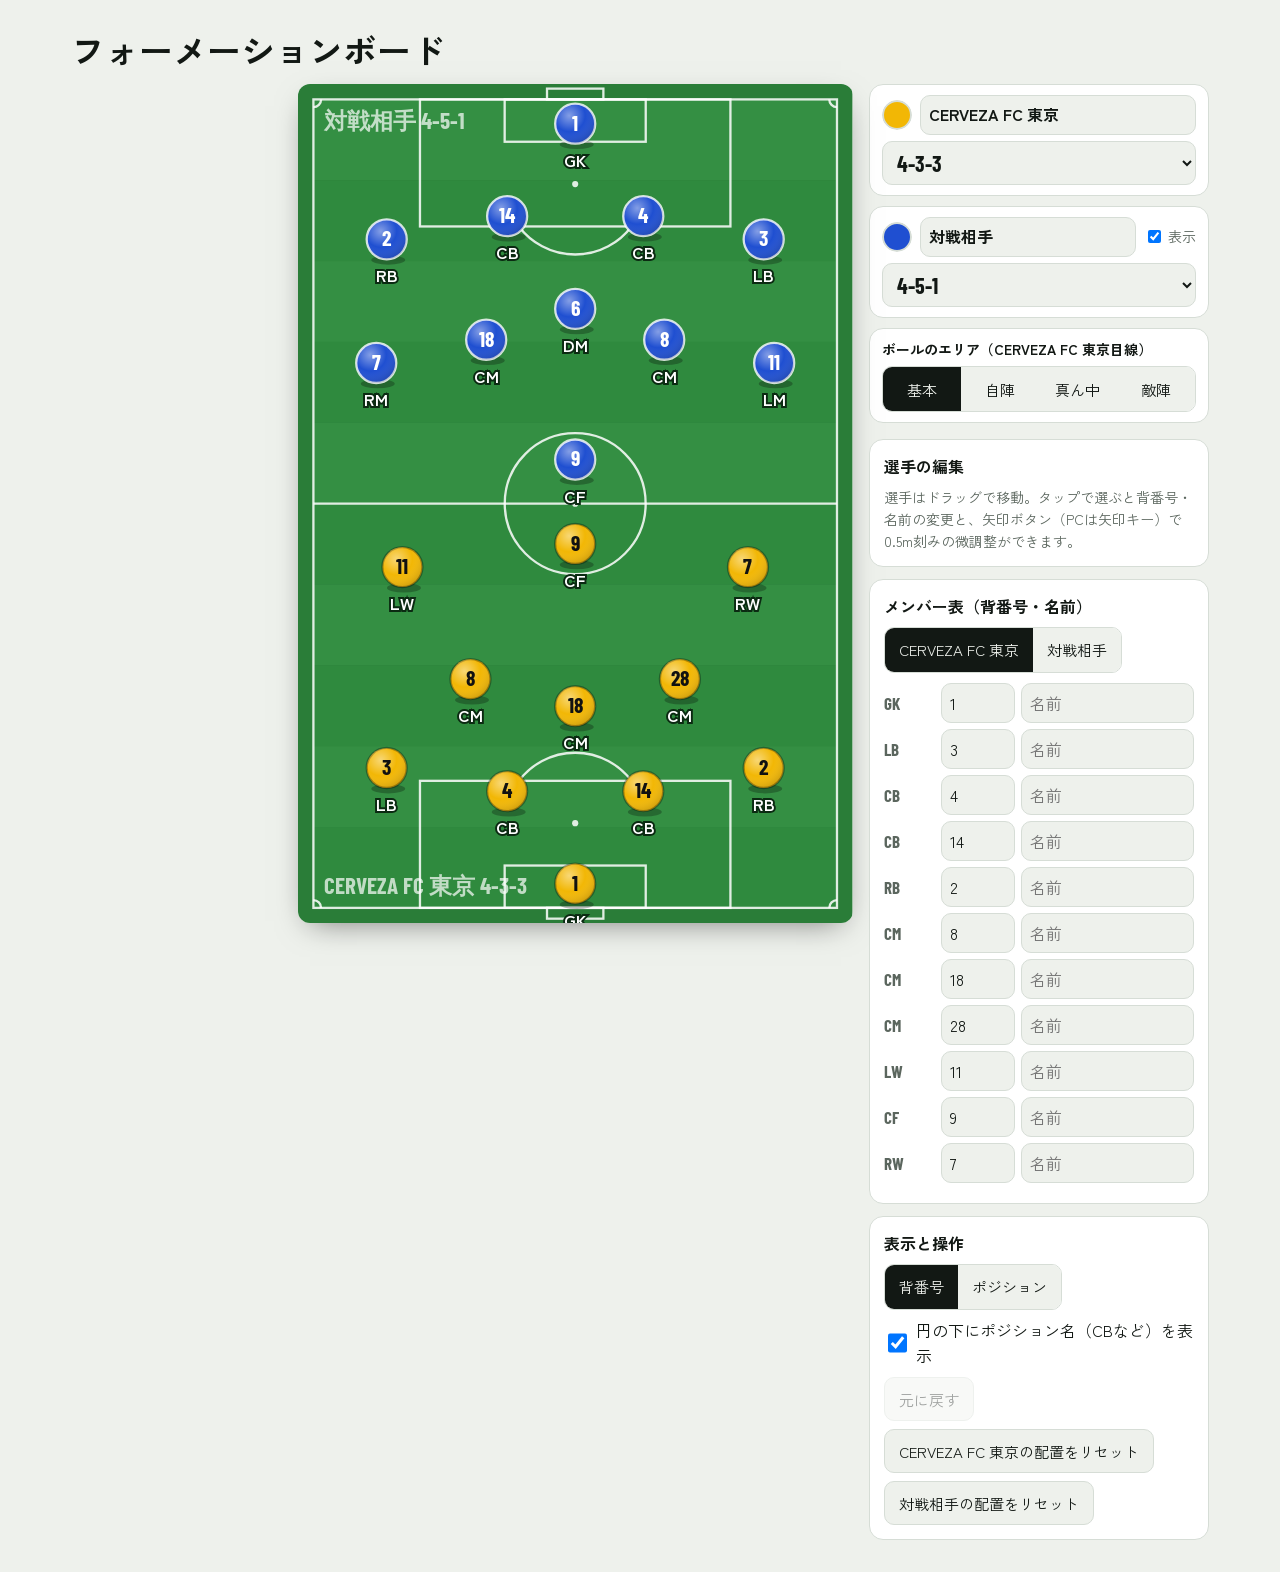
==== formation/index.html @ 1edf2441 "フォーメーションボード（formation/）を追加 Co-Authored-By: Claude Opus 5.5 <noreply@anthropic.com> Claude-Session: h" ====
<!DOCTYPE html>
<html lang="ja">
<head>
<meta charset="utf-8">
<meta name="viewport" content="width=device-width, initial-scale=1">
<title>フォーメーションボード</title>
<link rel="preconnect" href="https://fonts.googleapis.com">
<link href="https://fonts.googleapis.com/css2?family=Barlow+Condensed:wght@600;700&family=Zen+Kaku+Gothic+New:wght@400;700&display=swap" rel="stylesheet">
<style>
/* VOICE: matchday tactics board — direct, quick, coach's tool
   IDEA: the magnetic whiteboard in a dressing room, but on real grass
   PICTURE: a full striped pitch with both XIs as draggable magnets
   COLOUR and TYPE: grass greens, chalk white, team colours; Barlow Condensed numbers + Zen Kaku Gothic New
   LAYOUT: formation pickers on top, pitch large, editor and actions below (side panel when wide) */
:root{color-scheme:light dark;--bg:light-dark(#eef1ec,#0f1411);--panel:light-dark(#ffffff,#18201b);--ink:light-dark(#121814,#eaf0ea);--mute:light-dark(#5b665e,#9aa79d);--line:light-dark(#d6ddd6,#2a352d);--acc:#e8251a}
:root[data-theme=light]{color-scheme:light}:root[data-theme=dark]{color-scheme:dark}
*{box-sizing:border-box;min-width:0}
body{margin:0;background:var(--bg);color:var(--ink);font:16px/1.55 "Zen Kaku Gothic New",system-ui,sans-serif;overflow-x:clip}
.app{max-width:1240px;margin:0 auto;padding:clamp(14px,3vw,32px) max(4vw,12px);display:grid;gap:16px;grid-template-areas:"head" "pick" "board" "side"}
h1{grid-area:head;margin:0;font-size:clamp(24px,4vw,34px);line-height:1.05;text-wrap:balance}
.pick{grid-area:pick;display:grid;grid-template-columns:minmax(0,1fr) minmax(0,1fr);gap:10px}
.team{background:var(--panel);border:1px solid var(--line);border-radius:14px;padding:10px 12px;display:grid;gap:6px}
.team .hd{display:flex;align-items:center;gap:8px;font-weight:700;font-size:14px}
.team .hd .tn{flex:1;min-height:40px;font-weight:700;font-size:16px;padding:4px 8px}
.team .hd label{margin-left:auto;font-weight:400;color:var(--mute);display:flex;align-items:center;gap:4px}
input[type=color]{width:30px;height:30px;border:0;padding:0;background:none;border-radius:50%;cursor:pointer}
input[type=color]::-webkit-color-swatch-wrapper{padding:0}input[type=color]::-webkit-color-swatch{border:2px solid var(--line);border-radius:50%}
select,input[type=text],input[type=number]{font:inherit;font-size:16px;color:var(--ink);background:var(--bg);border:1px solid var(--line);border-radius:10px;min-height:44px;padding:6px 10px;width:100%}
select{font-family:"Barlow Condensed",sans-serif;font-size:22px;font-weight:700}
:focus-visible{outline:3px solid var(--acc);outline-offset:2px}
.board{grid-area:board;justify-self:center;width:100%;max-width:min(100%,calc((100svh - 60px)*0.66))}
.board svg{display:block;width:100%;height:auto;border-radius:12px;box-shadow:0 10px 30px -12px #0008;user-select:none;-webkit-user-select:none}
.p{cursor:grab;touch-action:none}.p:active{cursor:grabbing}
.p .sel{display:none}.p.on .sel{display:block}
.side{grid-area:side;display:grid;gap:12px;align-content:start}
.card{background:var(--panel);border:1px solid var(--line);border-radius:14px;padding:14px}
.card h2{margin:0 0 8px;font-size:16px}
.hint{color:var(--mute);font-size:14px;margin:0}
.row{display:flex;flex-wrap:wrap;gap:8px}
.fields{display:grid;grid-template-columns:90px minmax(0,1fr);gap:8px;margin-bottom:10px}
.fields label{font-size:13px;color:var(--mute);display:grid;gap:2px}
.rr{display:grid;grid-template-columns:3.2em 4.6em minmax(0,1fr);gap:6px;align-items:center;margin-bottom:6px}
.rr b{font-family:"Barlow Condensed",sans-serif;font-size:17px;color:var(--mute)}
.rr input{min-height:40px;padding:4px 8px}
.nudge{display:grid;grid-template-columns:repeat(3,48px);grid-template-rows:repeat(2,44px);gap:6px;justify-content:start}
button{font:inherit;font-size:15px;min-height:44px;padding:0 14px;border-radius:10px;border:1px solid var(--line);background:var(--bg);color:var(--ink);cursor:pointer}
button:hover{border-color:var(--mute)}button:disabled{opacity:.4;cursor:default}
button.pri{background:var(--ink);color:var(--bg);border-color:var(--ink)}
.seg{display:inline-flex;border:1px solid var(--line);border-radius:10px;overflow:hidden}
.seg button{border:0;border-radius:0}.ph{grid-column:1/-1}.ph .seg{display:grid;grid-template-columns:repeat(4,minmax(0,1fr))}.ph .seg button{padding:0 4px}
.seg button[aria-pressed=true]{background:var(--ink);color:var(--bg)}
@media(min-width:900px){.app{grid-template-columns:minmax(0,1fr) 340px;grid-template-areas:"head head" "board pick" "board side";align-items:start}.pick{grid-template-columns:minmax(0,1fr)}.board{justify-self:end}}
@media(prefers-reduced-motion:no-preference){.p{transition:transform .35s cubic-bezier(.2,.8,.2,1)}.p.drag{transition:none}}
</style>
</head>
<body>
<div class="app">
  <h1>フォーメーションボード</h1>
  <div class="pick">
    <div class="team">
      <div class="hd"><input type="color" id="hc" aria-label="下側チームの色"><input type="text" id="hn" class="tn" maxlength="20" aria-label="下側チーム名" placeholder="チーム名"></div>
      <select id="hf" aria-label="下側チームのフォーメーション"></select>
    </div>
    <div class="team">
      <div class="hd"><input type="color" id="ac" aria-label="上側チームの色"><input type="text" id="an" class="tn" maxlength="20" aria-label="上側チーム名" placeholder="チーム名">
        <label><input type="checkbox" id="as">表示</label></div>
      <select id="af" aria-label="上側チームのフォーメーション"></select>
    </div>
    <div class="team ph">
      <div class="hd" id="phLab">ボールのエリア</div>
      <div class="seg" id="phase" role="group" aria-label="局面">
        <button data-ph="std">基本</button><button data-ph="own">自陣</button><button data-ph="mid">真ん中</button><button data-ph="opp">敵陣</button>
      </div>
    </div>
  </div>
  <div class="board"><svg id="pitch" viewBox="0 0 720 1090" role="img" aria-label="ピッチ"></svg></div>
  <div class="side">
    <div class="card" id="ed"></div>
    <div class="card">
      <h2>メンバー表（背番号・名前）</h2>
      <div class="seg" role="group" aria-label="チーム切替" style="margin-bottom:10px"><button id="rtH" aria-pressed="true"></button><button id="rtA" aria-pressed="false"></button></div>
      <div id="roster"></div>
    </div>
    <div class="card">
      <h2>表示と操作</h2>
      <div class="row" style="margin-bottom:10px">
        <div class="seg" role="group" aria-label="円の中の表示">
          <button id="mNum" aria-pressed="true">背番号</button><button id="mRole" aria-pressed="false">ポジション</button>
        </div>
        <label style="display:flex;align-items:center;gap:6px;min-height:44px"><input type="checkbox" id="sr" style="width:20px;height:20px">円の下にポジション名（CBなど）を表示</label>
      </div>
      <div class="row">
        <button id="undo">元に戻す</button>
        <button id="resetH">配置をリセット</button>
        <button id="resetA">配置をリセット</button>
      </div>
    </div>
  </div>
</div>
<script>
{
const F={
'4-3-3':[[50,6,'GK'],[14,32,'LB'],[37,26,'CB'],[63,26,'CB'],[86,32,'RB'],[30,55,'CM'],[50,48,'CM'],[70,55,'CM'],[17,84,'LW'],[50,90,'CF'],[83,84,'RW']],
'4-4-2':[[50,6,'GK'],[14,32,'LB'],[37,26,'CB'],[63,26,'CB'],[86,32,'RB'],[14,60,'LM'],[38,56,'CM'],[62,56,'CM'],[86,60,'RM'],[38,88,'FW'],[62,88,'FW']],
'4-2-3-1':[[50,6,'GK'],[14,32,'LB'],[37,26,'CB'],[63,26,'CB'],[86,32,'RB'],[38,48,'DM'],[62,48,'DM'],[17,72,'LW'],[50,70,'AM'],[83,72,'RW'],[50,91,'CF']],
'4-5-1':[[50,6,'GK'],[14,32,'LB'],[37,26,'CB'],[63,26,'CB'],[86,32,'RB'],[12,64,'LM'],[33,58,'CM'],[50,50,'DM'],[67,58,'CM'],[88,64,'RM'],[50,89,'CF']],
'4-1-4-1':[[50,6,'GK'],[14,32,'LB'],[37,26,'CB'],[63,26,'CB'],[86,32,'RB'],[50,45,'DM'],[13,66,'LM'],[38,63,'CM'],[62,63,'CM'],[87,66,'RM'],[50,90,'CF']],
'4-4-1-1':[[50,6,'GK'],[14,32,'LB'],[37,26,'CB'],[63,26,'CB'],[86,32,'RB'],[14,58,'LM'],[38,54,'CM'],[62,54,'CM'],[86,58,'RM'],[50,75,'SS'],[50,92,'CF']],
'4-3-1-2':[[50,6,'GK'],[14,32,'LB'],[37,26,'CB'],[63,26,'CB'],[86,32,'RB'],[50,46,'DM'],[27,58,'CM'],[73,58,'CM'],[50,72,'AM'],[38,90,'FW'],[62,90,'FW']],
'3-5-2':[[50,6,'GK'],[27,27,'CB'],[50,23,'CB'],[73,27,'CB'],[10,58,'LWB'],[32,54,'CM'],[50,47,'DM'],[68,54,'CM'],[90,58,'RWB'],[38,88,'FW'],[62,88,'FW']],
'3-4-3':[[50,6,'GK'],[27,27,'CB'],[50,23,'CB'],[73,27,'CB'],[11,56,'LWB'],[38,52,'CM'],[62,52,'CM'],[89,56,'RWB'],[19,84,'LW'],[50,90,'CF'],[81,84,'RW']],
'3-4-2-1':[[50,6,'GK'],[27,27,'CB'],[50,23,'CB'],[73,27,'CB'],[11,55,'LWB'],[38,51,'CM'],[62,51,'CM'],[89,55,'RWB'],[34,75,'AM'],[66,75,'AM'],[50,91,'CF']],
'5-3-2':[[50,6,'GK'],[8,38,'LWB'],[28,27,'CB'],[50,23,'CB'],[72,27,'CB'],[92,38,'RWB'],[30,58,'CM'],[50,53,'CM'],[70,58,'CM'],[38,88,'FW'],[62,88,'FW']],
'5-4-1':[[50,6,'GK'],[8,36,'LWB'],[28,27,'CB'],[50,23,'CB'],[72,27,'CB'],[92,36,'RWB'],[15,62,'LM'],[38,58,'CM'],[62,58,'CM'],[85,62,'RM'],[50,89,'CF']]
};
const NUM={GK:1,LB:3,CB:4,RB:2,LWB:3,RWB:2,DM:6,CM:8,LM:11,RM:7,AM:10,LW:11,RW:7,CF:9,FW:9,SS:10};
const W=680,H=1050,O=20,$=id=>document.getElementById(id),svg=$('pitch');
// ブロックの高さ（ピッチ全長に対する%、自ゴール=0）: gk=GK位置, d=最終ライン, f=最前線, w=横幅係数
const B={std:{gk:3,d:13,f:45.5,w:1},low:{gk:3,d:11,f:41,w:.84},mid:{gk:9,d:30,f:66,w:.94},high:{gk:16,d:46,f:87,w:1}};
const PH={std:['std','std'],own:['low','high'],mid:['mid','mid'],opp:['high','low']};
function build(t,f,ph){const used={},b=B[PH[ph||'std'][t==='h'?0:1]];return F[f].map(([x,y,r])=>{let n=NUM[r];while(used[n])n=n+10>99?n+1:n+10;used[n]=1;
  const X=50+(x-50)*b.w,Y=r==='GK'?b.gk:b.d+(y-23)/68*(b.f-b.d);
  const sx=t==='h'?O+X/100*W:O+(100-X)/100*W,sy=t==='h'?O+H-Y/100*H:O+Y/100*H;
  return{x:sx,y:sy,r,n,name:''}})}
let S;
try{S=JSON.parse(localStorage.getItem('fboard-v1'))}catch(e){}
if(!S||!S.h||!S.a)S={h:{f:'4-3-3',c:'#f2b705',p:build('h','4-3-3')},a:{f:'4-5-1',c:'#1f4fd1',p:build('a','4-5-1')},show:true,mode:'num'};
if(!PH[S.phase])S.phase='std';
if(typeof S.h.name!=='string')S.h.name='CERVEZA FC 東京';if(typeof S.a.name!=='string')S.a.name='対戦相手';
const tn=t=>S[t].name||(t==='h'?'チームA':'チームB');
let sel=null,hist=[],rT='h';
const save=()=>{try{localStorage.setItem('fboard-v1',JSON.stringify(S))}catch(e){}};
const snap=()=>{hist.push(JSON.stringify(S));if(hist.length>60)hist.shift();$('undo').disabled=false};
const esc=s=>String(s).replace(/[&<>"']/g,c=>({'&':'&amp;','<':'&lt;','>':'&gt;','"':'&quot;',"'":'&#39;'}[c]));
const ink=hex=>{const v=parseInt(hex.slice(1),16),r=v>>16&255,g=v>>8&255,b=v&255;return(0.299*r+0.587*g+0.114*b)/255>0.6?'#111':'#fff'};

const stripes=Array.from({length:10},(_,i)=>`<rect x="${O}" y="${O+i*105}" width="${W}" height="105" fill="${i%2?'#2f8a3e':'#348f43'}"/>`).join('');
const L='fill="none" stroke="#ffffffd9" stroke-width="3"';
const pitchSvg=`<rect width="720" height="1090" fill="#2a7d38"/>${stripes}
<g ${L}><rect x="${O}" y="${O}" width="${W}" height="${H}"/><line x1="${O}" y1="545" x2="${O+W}" y2="545"/><circle cx="360" cy="545" r="91.5"/>
<rect x="158.4" y="20" width="403.2" height="165"/><rect x="268.4" y="20" width="183.2" height="55"/>
<rect x="158.4" y="905" width="403.2" height="165"/><rect x="268.4" y="1015" width="183.2" height="55"/>
<path d="M286.9 185A91.5 91.5 0 0 0 433.1 185M286.9 905A91.5 91.5 0 0 1 433.1 905"/>
<path d="M20 30A10 10 0 0 0 30 20M690 20A10 10 0 0 0 700 30M20 1060A10 10 0 0 1 30 1070M690 1070A10 10 0 0 1 700 1060"/>
<rect x="323.4" y="6" width="73.2" height="14"/><rect x="323.4" y="1070" width="73.2" height="14"/></g>
<g fill="#ffffffd9"><circle cx="360" cy="545" r="4"/><circle cx="360" cy="130" r="4"/><circle cx="360" cy="960" r="4"/></g>`;

function player(t,p,i,c){
  const fg=ink(c),inner=S.mode==='num'?p.n:p.r,lab=p.name||(S.showRole===false?'':S.mode==='num'?p.r:'#'+p.n),on=sel&&sel.t===t&&sel.i===i;
  return `<g class="p${on?' on':''}" data-t="${t}" data-i="${i}" transform="translate(${p.x.toFixed(1)} ${p.y.toFixed(1)})" tabindex="0" role="button" aria-label="${esc(tn(t))} ${esc(p.n)} ${esc(p.r)}">
  <circle r="42" fill="transparent"/><circle class="sel" r="35" fill="none" stroke="#fff" stroke-width="4" stroke-dasharray="8 6"/>
  <ellipse cx="2" cy="27" rx="22" ry="6" fill="#0004"/>
  <circle r="26" fill="${c}" stroke="${fg==='#fff'?'#ffffffcc':'#0000004d'}" stroke-width="3"/>
  <circle r="26" fill="url(#gl)"/>
  <text y="${S.mode==='num'?9:7}" text-anchor="middle" font-family="Barlow Condensed,sans-serif" font-weight="700" font-size="${S.mode==='num'?28:String(inner).length>2?17:21}" fill="${fg}">${esc(inner)}</text>
  <text y="56" text-anchor="middle" font-family="Zen Kaku Gothic New,sans-serif" font-weight="700" font-size="22" fill="#fff" stroke="#0b2a12" stroke-width="5" paint-order="stroke">${esc(lab)}</text></g>`;
}
function render(){
  const tag=(txt,y)=>`<text x="34" y="${y}" font-family="Barlow Condensed,sans-serif" font-weight="700" font-size="30" fill="#ffffffb3">${esc(txt)}</text>`;
  svg.innerHTML=`<defs><radialGradient id="gl" cx=".35" cy=".3" r=".8"><stop offset="0" stop-color="#fff" stop-opacity=".45"/><stop offset=".5" stop-color="#fff" stop-opacity="0"/><stop offset="1" stop-color="#000" stop-opacity=".2"/></radialGradient></defs>${pitchSvg}
  ${S.show?tag(tn('a')+'  '+S.a.f,58):''}${tag(tn('h')+'  '+S.h.f,1052)}
  ${S.show?S.a.p.map((p,i)=>player('a',p,i,S.a.c)).join(''):''}${S.h.p.map((p,i)=>player('h',p,i,S.h.c)).join('')}`;
  $('hf').value=S.h.f;$('af').value=S.a.f;$('hc').value=S.h.c;$('ac').value=S.a.c;$('as').checked=S.show;$('sr').checked=S.showRole!==false;
  if(document.activeElement!==$('hn'))$('hn').value=S.h.name;if(document.activeElement!==$('an'))$('an').value=S.a.name;
  $('resetH').textContent=tn('h')+'の配置をリセット';$('resetA').textContent=tn('a')+'の配置をリセット';
  $('mNum').setAttribute('aria-pressed',S.mode==='num');$('mRole').setAttribute('aria-pressed',S.mode==='role');
  $('phLab').textContent=`ボールのエリア（${tn('h')}目線）`;
  document.querySelectorAll('[data-ph]').forEach(b=>b.setAttribute('aria-pressed',b.dataset.ph===S.phase));
  $('rtH').textContent=tn('h');$('rtA').textContent=tn('a');
  $('rtH').setAttribute('aria-pressed',rT==='h');$('rtA').setAttribute('aria-pressed',rT==='a');
  if(!$('roster').contains(document.activeElement))roster();
  editor();save();
}
function roster(){
  const ps=S[rT].p;
  $('roster').innerHTML=ps.map((p,i)=>`<div class="rr"><b>${esc(p.r)}</b>
  <input type="number" min="1" max="99" inputmode="numeric" data-k="n" data-i="${i}" value="${esc(p.n)}" aria-label="${esc(p.r)} 背番号">
  <input type="text" maxlength="12" data-k="name" data-i="${i}" value="${esc(p.name)}" placeholder="名前" aria-label="${esc(p.r)} 名前"></div>`).join('');
}
$('roster').addEventListener('focusin',e=>{if(e.target.dataset.k)snap()});
$('roster').addEventListener('input',e=>{
  const el=e.target,k=el.dataset.k;if(!k)return;const p=S[rT].p[+el.dataset.i];
  if(k==='n'){const v=parseInt(el.value);if(v>=1&&v<=99)p.n=v;else return}else p.name=el.value.slice(0,12);
  render();
});
$('roster').addEventListener('focusout',()=>setTimeout(()=>{if(!$('roster').contains(document.activeElement))roster()},0));
function editor(){
  const ed=$('ed');
  if(!sel||(sel.t==='a'&&!S.show)){ed.innerHTML='<h2>選手の編集</h2><p class="hint">選手はドラッグで移動。タップで選ぶと背番号・名前の変更と、矢印ボタン（PCは矢印キー）で0.5m刻みの微調整ができます。</p>';return}
  const p=S[sel.t].p[sel.i];
  ed.innerHTML=`<h2>${esc(tn(sel.t))}・${esc(p.r)}</h2>
  <div class="fields"><label>背番号<input type="number" id="en" min="1" max="99" value="${esc(p.n)}"></label>
  <label>名前<input type="text" id="enm" maxlength="12" placeholder="例：ナオキ" value="${esc(p.name)}"></label></div>
  <div class="row" style="align-items:end;justify-content:space-between">
  <div class="nudge"><span></span><button data-d="0,-5" aria-label="上へ">↑</button><span></span><button data-d="-5,0" aria-label="左へ">←</button><button data-d="0,5" aria-label="下へ">↓</button><button data-d="5,0" aria-label="右へ">→</button></div>
  <button id="desel">選択解除</button></div>`;
  $('en').onchange=e=>{snap();p.n=Math.max(1,Math.min(99,parseInt(e.target.value)||p.n));render()};
  $('enm').onchange=e=>{snap();p.name=e.target.value.trim().slice(0,12);render()};
  ed.querySelectorAll('[data-d]').forEach(b=>b.onclick=()=>{const[dx,dy]=b.dataset.d.split(',').map(Number);move(dx,dy)});
  $('desel').onclick=()=>{sel=null;render()};
}
function move(dx,dy){if(!sel)return;snap();const p=S[sel.t].p[sel.i];p.x=Math.max(O,Math.min(O+W,p.x+dx));p.y=Math.max(O,Math.min(O+H,p.y+dy));render()}
function pt(e){const m=svg.getScreenCTM().inverse(),q=svg.createSVGPoint();q.x=e.clientX;q.y=e.clientY;return q.matrixTransform(m)}

let drag=null;
svg.addEventListener('pointerdown',e=>{
  const g=e.target.closest('.p');if(!g)return;e.preventDefault();
  const t=g.dataset.t,i=+g.dataset.i,p=S[t].p[i],q=pt(e);
  drag={g,t,i,ox:q.x-p.x,oy:q.y-p.y,sx:e.clientX,sy:e.clientY,moved:false,before:JSON.stringify(S)};
  g.classList.add('drag');g.parentNode.appendChild(g);g.setPointerCapture(e.pointerId);
});
svg.addEventListener('pointermove',e=>{
  if(!drag)return;
  if(!drag.moved&&Math.hypot(e.clientX-drag.sx,e.clientY-drag.sy)<5)return;
  drag.moved=true;const q=pt(e),p=S[drag.t].p[drag.i];
  p.x=Math.max(O,Math.min(O+W,q.x-drag.ox));p.y=Math.max(O,Math.min(O+H,q.y-drag.oy));
  drag.g.setAttribute('transform',`translate(${p.x.toFixed(1)} ${p.y.toFixed(1)})`);
});
const end=()=>{if(!drag)return;const d=drag;drag=null;
  if(d.moved){hist.push(d.before);$('undo').disabled=false}
  sel={t:d.t,i:d.i};render()};
svg.addEventListener('pointerup',end);svg.addEventListener('pointercancel',end);
svg.addEventListener('touchstart',e=>{if(e.target.closest('.p'))e.preventDefault()},{passive:false});
svg.addEventListener('keydown',e=>{const g=e.target.closest('.p');if(g&&(e.key==='Enter'||e.key===' ')){e.preventDefault();sel={t:g.dataset.t,i:+g.dataset.i};render()}});
document.addEventListener('keydown',e=>{
  if(!sel||/INPUT|SELECT|TEXTAREA/.test(document.activeElement.tagName))return;
  const k={ArrowUp:[0,-5],ArrowDown:[0,5],ArrowLeft:[-5,0],ArrowRight:[5,0]}[e.key];
  if(k){e.preventDefault();const m=e.shiftKey?4:1;move(k[0]*m,k[1]*m)}else if(e.key==='Escape'){sel=null;render()}
});

const opts=Object.keys(F).map(k=>`<option>${k}</option>`).join('');$('hf').innerHTML=opts;$('af').innerHTML=opts;
const keepNames=(old,neu)=>{neu.forEach((p,i)=>{if(old[i]){p.name=old[i].name||'';p.n=old[i].n}});return neu};
// マッチアップ時に重ならないよう、相手選手と最低 MIN だけ離す（tだけ動かす／bothなら両方）
function separate(t,both){const MIN=58;for(let k=0;k<30;k++)for(const p of S.h.p)for(const q of S.a.p){
  let dx=p.x-q.x,dy=p.y-q.y,d=Math.hypot(dx,dy);if(d>=MIN)continue;if(d<0.1){dx=1;dy=0;d=1}
  const g=(MIN-d)/d,mh=both?.5:t==='h'?1:0,ma=both?.5:t==='a'?1:0;
  p.x+=dx*g*mh;p.y+=dy*g*mh;q.x-=dx*g*ma;q.y-=dy*g*ma}
  for(const p of [...S.h.p,...S.a.p]){p.x=Math.max(O,Math.min(O+W,p.x));p.y=Math.max(O,Math.min(O+H,p.y))}}
const re=(t,skip)=>{S[t].p=keepNames(S[t].p,build(t,S[t].f,S.phase));if(!skip)separate(t)};
$('hf').onchange=e=>{snap();S.h.f=e.target.value;re('h');sel=null;render()};
$('af').onchange=e=>{snap();S.a.f=e.target.value;re('a');sel=null;render()};
$('phase').addEventListener('click',e=>{const b=e.target.closest('[data-ph]');if(!b)return;snap();S.phase=b.dataset.ph;re('h',1);re('a',1);separate(0,1);sel=null;render()});
$('hc').oninput=e=>{S.h.c=e.target.value;render()};$('ac').oninput=e=>{S.a.c=e.target.value;render()};
$('hn').oninput=e=>{S.h.name=e.target.value.slice(0,20);render()};$('an').oninput=e=>{S.a.name=e.target.value.slice(0,20);render()};
$('sr').onchange=e=>{S.showRole=e.target.checked;render()};
$('as').onchange=e=>{snap();S.show=e.target.checked;render()};
$('rtH').onclick=()=>{rT='h';roster();render()};$('rtA').onclick=()=>{rT='a';roster();render()};
$('mNum').onclick=()=>{S.mode='num';render()};$('mRole').onclick=()=>{S.mode='role';render()};
$('resetH').onclick=()=>{snap();re('h');render()};
$('resetA').onclick=()=>{snap();re('a');render()};
$('undo').onclick=()=>{if(!hist.length)return;S=JSON.parse(hist.pop());sel=null;$('undo').disabled=!hist.length;render()};
$('undo').disabled=true;
render();
}
</script>
</body>
</html>
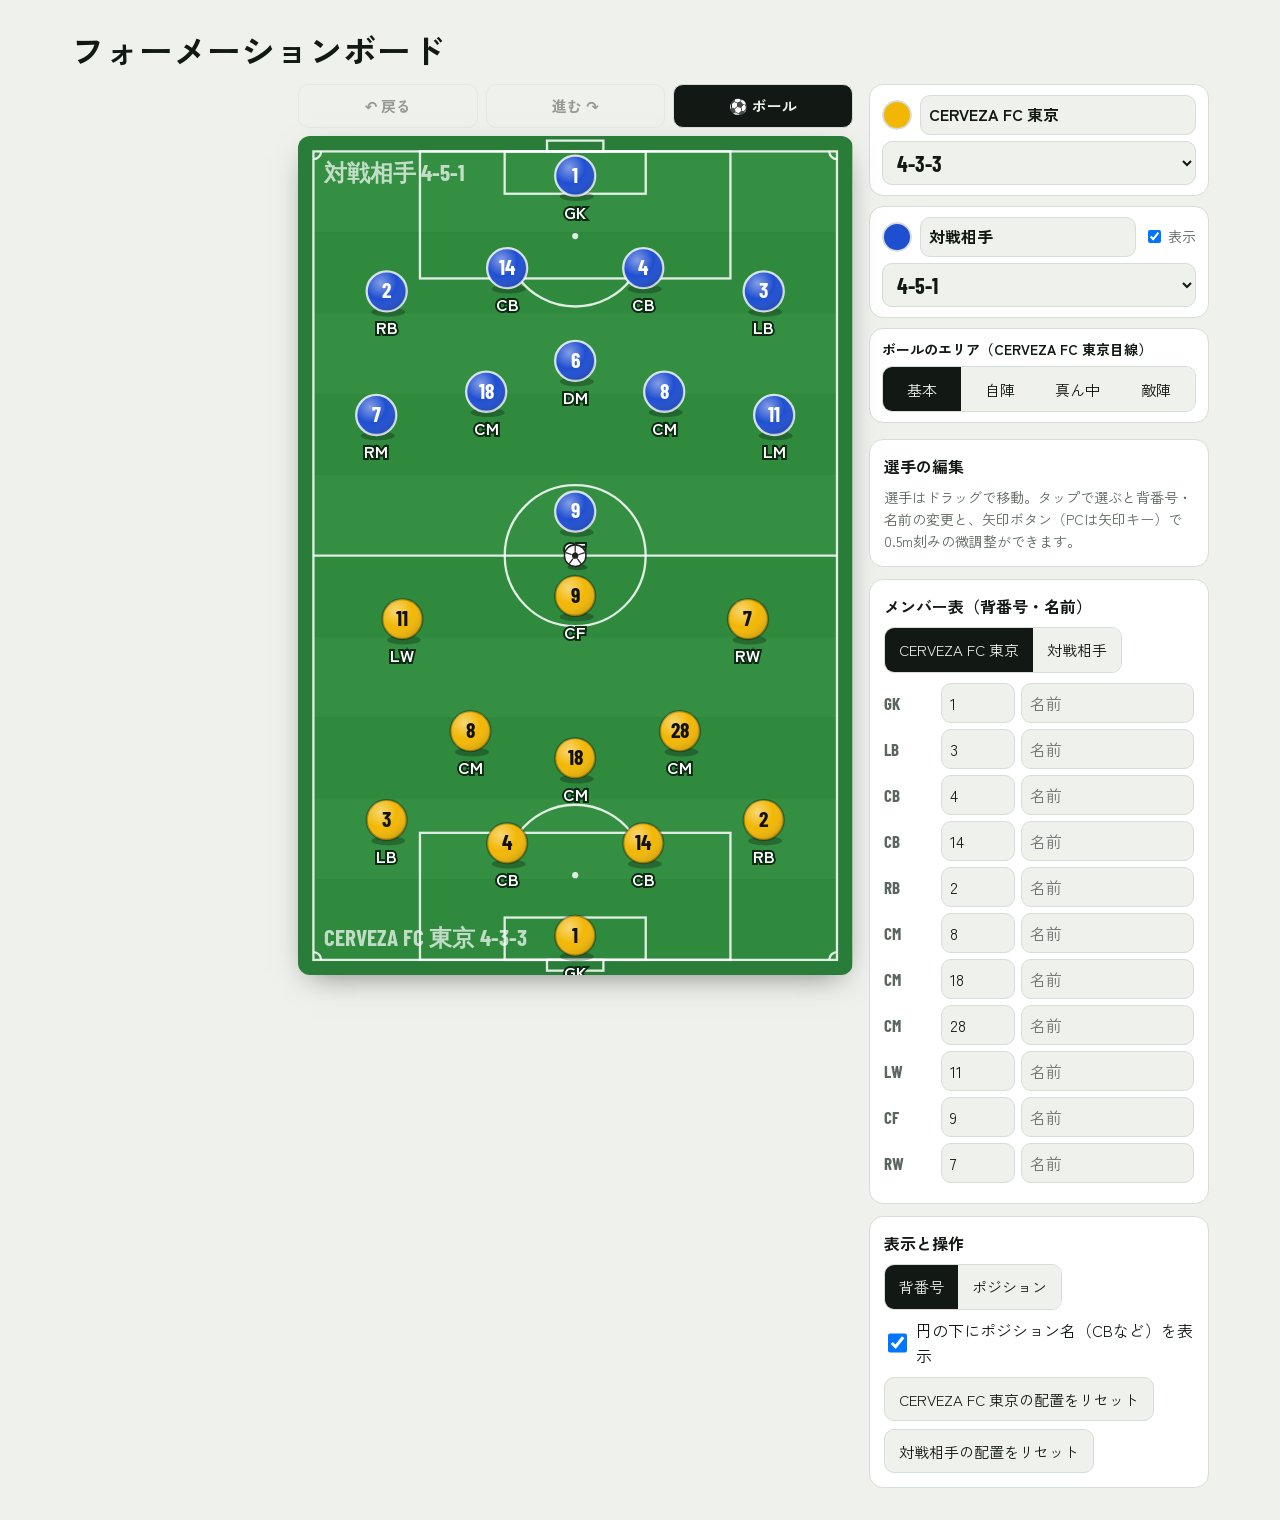
==== commit a1fedeb5: "フォーメーションボード：戻る・進むボタンとボールを追加 Co-Authored-By: Claude Opus 5.5 <noreply@anthropic.com> Claude-Session: " ====
--- a/formation/index.html
+++ b/formation/index.html
@@ -32,6 +32,7 @@
 .board svg{display:block;width:100%;height:auto;border-radius:12px;box-shadow:0 10px 30px -12px #0008;user-select:none;-webkit-user-select:none}
 .p{cursor:grab;touch-action:none}.p:active{cursor:grabbing}
 .p .sel{display:none}.p.on .sel{display:block}
+.tools{display:flex;gap:8px;margin-bottom:8px}.tools button{flex:1;font-weight:700}.tools button[aria-pressed=true]{background:var(--ink);color:var(--bg)}
 .side{grid-area:side;display:grid;gap:12px;align-content:start}
 .card{background:var(--panel);border:1px solid var(--line);border-radius:14px;padding:14px}
 .card h2{margin:0 0 8px;font-size:16px}
@@ -73,7 +74,7 @@
       </div>
     </div>
   </div>
-  <div class="board"><svg id="pitch" viewBox="0 0 720 1090" role="img" aria-label="ピッチ"></svg></div>
+  <div class="board"><div class="tools"><button id="undo" aria-label="一つ前に戻る">↶ 戻る</button><button id="redo" aria-label="一つ先に進む">進む ↷</button><button id="ballBtn" aria-pressed="true">⚽ ボール</button></div><svg id="pitch" viewBox="0 0 720 1090" role="img" aria-label="ピッチ"></svg></div>
   <div class="side">
     <div class="card" id="ed"></div>
     <div class="card">
@@ -90,7 +91,6 @@
         <label style="display:flex;align-items:center;gap:6px;min-height:44px"><input type="checkbox" id="sr" style="width:20px;height:20px">円の下にポジション名（CBなど）を表示</label>
       </div>
       <div class="row">
-        <button id="undo">元に戻す</button>
         <button id="resetH">配置をリセット</button>
         <button id="resetA">配置をリセット</button>
       </div>
@@ -128,9 +128,11 @@
 if(!PH[S.phase])S.phase='std';
 if(typeof S.h.name!=='string')S.h.name='CERVEZA FC 東京';if(typeof S.a.name!=='string')S.a.name='対戦相手';
 const tn=t=>S[t].name||(t==='h'?'チームA':'チームB');
-let sel=null,hist=[],rT='h';
+let sel=null,hist=[],fut=[],rT='h';
+if(!S.ball)S.ball={x:360,y:545,show:true};
+const hbtn=()=>{$('undo').disabled=!hist.length;$('redo').disabled=!fut.length};
 const save=()=>{try{localStorage.setItem('fboard-v1',JSON.stringify(S))}catch(e){}};
-const snap=()=>{hist.push(JSON.stringify(S));if(hist.length>60)hist.shift();$('undo').disabled=false};
+const snap=()=>{hist.push(JSON.stringify(S));if(hist.length>80)hist.shift();fut=[];hbtn()};
 const esc=s=>String(s).replace(/[&<>"']/g,c=>({'&':'&amp;','<':'&lt;','>':'&gt;','"':'&quot;',"'":'&#39;'}[c]));
 const ink=hex=>{const v=parseInt(hex.slice(1),16),r=v>>16&255,g=v>>8&255,b=v&255;return(0.299*r+0.587*g+0.114*b)/255>0.6?'#111':'#fff'};
 
@@ -145,6 +147,12 @@
 <rect x="323.4" y="6" width="73.2" height="14"/><rect x="323.4" y="1070" width="73.2" height="14"/></g>
 <g fill="#ffffffd9"><circle cx="360" cy="545" r="4"/><circle cx="360" cy="130" r="4"/><circle cx="360" cy="960" r="4"/></g>`;
 
+function ballSvg(){const b=S.ball;return `<g class="p ball" data-t="b" data-i="0" transform="translate(${b.x.toFixed(1)} ${b.y.toFixed(1)})" tabindex="0" role="button" aria-label="ボール">
+  <circle r="32" fill="transparent"/><ellipse cx="3" cy="15" rx="13" ry="4" fill="#0005"/>
+  <circle r="14" fill="#fff" stroke="#222" stroke-width="2"/>
+  <path d="M0-5l4.8 3.5-1.8 5.6h-6l-1.8-5.6z" fill="#222"/>
+  <path d="M0-5V-13M4.8-1.5l7.5-2.5M3 4.1l4.6 6.4M-3 4.1l-4.6 6.4M-4.8-1.5l-7.5-2.5" stroke="#222" stroke-width="1.6"/></g>`}
+const obj=(t,i)=>t==='b'?S.ball:S[t].p[i];
 function player(t,p,i,c){
   const fg=ink(c),inner=S.mode==='num'?p.n:p.r,lab=p.name||(S.showRole===false?'':S.mode==='num'?p.r:'#'+p.n),on=sel&&sel.t===t&&sel.i===i;
   return `<g class="p${on?' on':''}" data-t="${t}" data-i="${i}" transform="translate(${p.x.toFixed(1)} ${p.y.toFixed(1)})" tabindex="0" role="button" aria-label="${esc(tn(t))} ${esc(p.n)} ${esc(p.r)}">
@@ -159,7 +167,8 @@
   const tag=(txt,y)=>`<text x="34" y="${y}" font-family="Barlow Condensed,sans-serif" font-weight="700" font-size="30" fill="#ffffffb3">${esc(txt)}</text>`;
   svg.innerHTML=`<defs><radialGradient id="gl" cx=".35" cy=".3" r=".8"><stop offset="0" stop-color="#fff" stop-opacity=".45"/><stop offset=".5" stop-color="#fff" stop-opacity="0"/><stop offset="1" stop-color="#000" stop-opacity=".2"/></radialGradient></defs>${pitchSvg}
   ${S.show?tag(tn('a')+'  '+S.a.f,58):''}${tag(tn('h')+'  '+S.h.f,1052)}
-  ${S.show?S.a.p.map((p,i)=>player('a',p,i,S.a.c)).join(''):''}${S.h.p.map((p,i)=>player('h',p,i,S.h.c)).join('')}`;
+  ${S.show?S.a.p.map((p,i)=>player('a',p,i,S.a.c)).join(''):''}${S.h.p.map((p,i)=>player('h',p,i,S.h.c)).join('')}${S.ball.show?ballSvg():''}`;
+  $('ballBtn').setAttribute('aria-pressed',S.ball.show);
   $('hf').value=S.h.f;$('af').value=S.a.f;$('hc').value=S.h.c;$('ac').value=S.a.c;$('as').checked=S.show;$('sr').checked=S.showRole!==false;
   if(document.activeElement!==$('hn'))$('hn').value=S.h.name;if(document.activeElement!==$('an'))$('an').value=S.a.name;
   $('resetH').textContent=tn('h')+'の配置をリセット';$('resetA').textContent=tn('a')+'の配置をリセット';
@@ -205,23 +214,23 @@
 let drag=null;
 svg.addEventListener('pointerdown',e=>{
   const g=e.target.closest('.p');if(!g)return;e.preventDefault();
-  const t=g.dataset.t,i=+g.dataset.i,p=S[t].p[i],q=pt(e);
+  const t=g.dataset.t,i=+g.dataset.i,p=obj(t,i),q=pt(e);
   drag={g,t,i,ox:q.x-p.x,oy:q.y-p.y,sx:e.clientX,sy:e.clientY,moved:false,before:JSON.stringify(S)};
   g.classList.add('drag');g.parentNode.appendChild(g);g.setPointerCapture(e.pointerId);
 });
 svg.addEventListener('pointermove',e=>{
   if(!drag)return;
   if(!drag.moved&&Math.hypot(e.clientX-drag.sx,e.clientY-drag.sy)<5)return;
-  drag.moved=true;const q=pt(e),p=S[drag.t].p[drag.i];
+  drag.moved=true;const q=pt(e),p=obj(drag.t,drag.i);
   p.x=Math.max(O,Math.min(O+W,q.x-drag.ox));p.y=Math.max(O,Math.min(O+H,q.y-drag.oy));
   drag.g.setAttribute('transform',`translate(${p.x.toFixed(1)} ${p.y.toFixed(1)})`);
 });
 const end=()=>{if(!drag)return;const d=drag;drag=null;
-  if(d.moved){hist.push(d.before);$('undo').disabled=false}
-  sel={t:d.t,i:d.i};render()};
+  if(d.moved){hist.push(d.before);fut=[];hbtn()}
+  if(d.t!=='b')sel={t:d.t,i:d.i};render()};
 svg.addEventListener('pointerup',end);svg.addEventListener('pointercancel',end);
 svg.addEventListener('touchstart',e=>{if(e.target.closest('.p'))e.preventDefault()},{passive:false});
-svg.addEventListener('keydown',e=>{const g=e.target.closest('.p');if(g&&(e.key==='Enter'||e.key===' ')){e.preventDefault();sel={t:g.dataset.t,i:+g.dataset.i};render()}});
+svg.addEventListener('keydown',e=>{const g=e.target.closest('.p');if(g&&g.dataset.t!=='b'&&(e.key==='Enter'||e.key===' ')){e.preventDefault();sel={t:g.dataset.t,i:+g.dataset.i};render()}});
 document.addEventListener('keydown',e=>{
   if(!sel||/INPUT|SELECT|TEXTAREA/.test(document.activeElement.tagName))return;
   const k={ArrowUp:[0,-5],ArrowDown:[0,5],ArrowLeft:[-5,0],ArrowRight:[5,0]}[e.key];
@@ -248,8 +257,13 @@
 $('mNum').onclick=()=>{S.mode='num';render()};$('mRole').onclick=()=>{S.mode='role';render()};
 $('resetH').onclick=()=>{snap();re('h');render()};
 $('resetA').onclick=()=>{snap();re('a');render()};
-$('undo').onclick=()=>{if(!hist.length)return;S=JSON.parse(hist.pop());sel=null;$('undo').disabled=!hist.length;render()};
-$('undo').disabled=true;
+const undo=()=>{if(!hist.length)return;fut.push(JSON.stringify(S));S=JSON.parse(hist.pop());sel=null;hbtn();render()};
+const redo=()=>{if(!fut.length)return;hist.push(JSON.stringify(S));S=JSON.parse(fut.pop());sel=null;hbtn();render()};
+$('undo').onclick=undo;$('redo').onclick=redo;
+$('ballBtn').onclick=()=>{snap();S.ball.show=!S.ball.show;render()};
+document.addEventListener('keydown',e=>{if(!(e.ctrlKey||e.metaKey)||/INPUT|TEXTAREA/.test(document.activeElement.tagName))return;
+  const k=e.key.toLowerCase();if(k==='z'&&!e.shiftKey){e.preventDefault();undo()}else if((k==='z'&&e.shiftKey)||k==='y'){e.preventDefault();redo()}});
+hbtn();
 render();
 }
 </script>
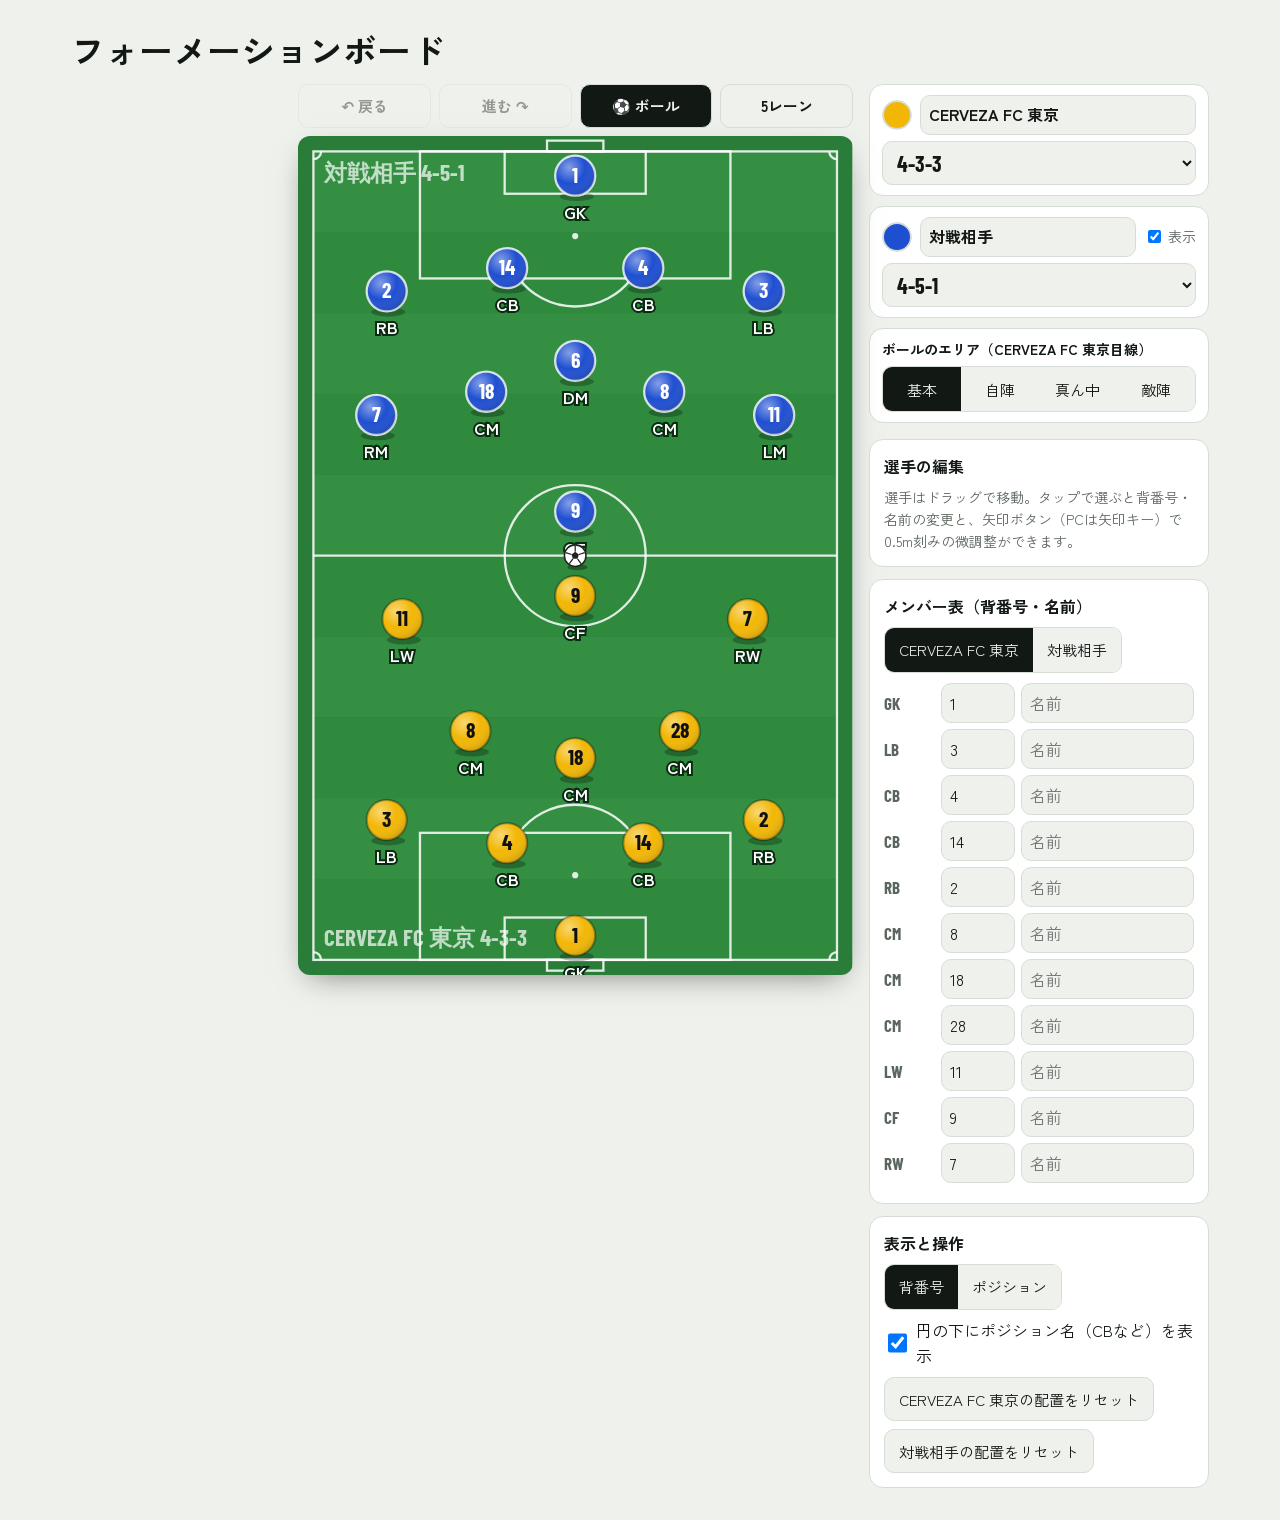
==== commit 41e912a7: "フォーメーションボード：5レーンの点線表示を追加 Co-Authored-By: Claude Opus 5.5 <noreply@anthropic.com> Claude-Session: htt" ====
--- a/formation/index.html
+++ b/formation/index.html
@@ -74,7 +74,7 @@
       </div>
     </div>
   </div>
-  <div class="board"><div class="tools"><button id="undo" aria-label="一つ前に戻る">↶ 戻る</button><button id="redo" aria-label="一つ先に進む">進む ↷</button><button id="ballBtn" aria-pressed="true">⚽ ボール</button></div><svg id="pitch" viewBox="0 0 720 1090" role="img" aria-label="ピッチ"></svg></div>
+  <div class="board"><div class="tools"><button id="undo" aria-label="一つ前に戻る">↶ 戻る</button><button id="redo" aria-label="一つ先に進む">進む ↷</button><button id="ballBtn" aria-pressed="true">⚽ ボール</button><button id="laneBtn" aria-pressed="false">5レーン</button></div><svg id="pitch" viewBox="0 0 720 1090" role="img" aria-label="ピッチ"></svg></div>
   <div class="side">
     <div class="card" id="ed"></div>
     <div class="card">
@@ -138,6 +138,7 @@
 
 const stripes=Array.from({length:10},(_,i)=>`<rect x="${O}" y="${O+i*105}" width="${W}" height="105" fill="${i%2?'#2f8a3e':'#348f43'}"/>`).join('');
 const L='fill="none" stroke="#ffffffd9" stroke-width="3"';
+const laneSvg=`<g stroke="#fff" stroke-opacity=".8" stroke-width="3" stroke-dasharray="14 12">${[158.4,268.4,451.6,561.6].map(x=>`<line x1="${x}" y1="20" x2="${x}" y2="1070"/>`).join('')}</g>`;
 const pitchSvg=`<rect width="720" height="1090" fill="#2a7d38"/>${stripes}
 <g ${L}><rect x="${O}" y="${O}" width="${W}" height="${H}"/><line x1="${O}" y1="545" x2="${O+W}" y2="545"/><circle cx="360" cy="545" r="91.5"/>
 <rect x="158.4" y="20" width="403.2" height="165"/><rect x="268.4" y="20" width="183.2" height="55"/>
@@ -165,11 +166,11 @@
 }
 function render(){
   const tag=(txt,y)=>`<text x="34" y="${y}" font-family="Barlow Condensed,sans-serif" font-weight="700" font-size="30" fill="#ffffffb3">${esc(txt)}</text>`;
-  svg.innerHTML=`<defs><radialGradient id="gl" cx=".35" cy=".3" r=".8"><stop offset="0" stop-color="#fff" stop-opacity=".45"/><stop offset=".5" stop-color="#fff" stop-opacity="0"/><stop offset="1" stop-color="#000" stop-opacity=".2"/></radialGradient></defs>${pitchSvg}
+  svg.innerHTML=`<defs><radialGradient id="gl" cx=".35" cy=".3" r=".8"><stop offset="0" stop-color="#fff" stop-opacity=".45"/><stop offset=".5" stop-color="#fff" stop-opacity="0"/><stop offset="1" stop-color="#000" stop-opacity=".2"/></radialGradient></defs>${pitchSvg}${S.lanes?laneSvg:''}
   ${S.show?tag(tn('a')+'  '+S.a.f,58):''}${tag(tn('h')+'  '+S.h.f,1052)}
   ${S.show?S.a.p.map((p,i)=>player('a',p,i,S.a.c)).join(''):''}${S.h.p.map((p,i)=>player('h',p,i,S.h.c)).join('')}${S.ball.show?ballSvg():''}`;
   $('ballBtn').setAttribute('aria-pressed',S.ball.show);
-  $('hf').value=S.h.f;$('af').value=S.a.f;$('hc').value=S.h.c;$('ac').value=S.a.c;$('as').checked=S.show;$('sr').checked=S.showRole!==false;
+  $('hf').value=S.h.f;$('af').value=S.a.f;$('hc').value=S.h.c;$('ac').value=S.a.c;$('as').checked=S.show;$('sr').checked=S.showRole!==false;$('laneBtn').setAttribute('aria-pressed',!!S.lanes);
   if(document.activeElement!==$('hn'))$('hn').value=S.h.name;if(document.activeElement!==$('an'))$('an').value=S.a.name;
   $('resetH').textContent=tn('h')+'の配置をリセット';$('resetA').textContent=tn('a')+'の配置をリセット';
   $('mNum').setAttribute('aria-pressed',S.mode==='num');$('mRole').setAttribute('aria-pressed',S.mode==='role');
@@ -251,6 +252,7 @@
 $('phase').addEventListener('click',e=>{const b=e.target.closest('[data-ph]');if(!b)return;snap();S.phase=b.dataset.ph;re('h',1);re('a',1);separate(0,1);sel=null;render()});
 $('hc').oninput=e=>{S.h.c=e.target.value;render()};$('ac').oninput=e=>{S.a.c=e.target.value;render()};
 $('hn').oninput=e=>{S.h.name=e.target.value.slice(0,20);render()};$('an').oninput=e=>{S.a.name=e.target.value.slice(0,20);render()};
+$('laneBtn').onclick=()=>{snap();S.lanes=!S.lanes;render()};
 $('sr').onchange=e=>{S.showRole=e.target.checked;render()};
 $('as').onchange=e=>{snap();S.show=e.target.checked;render()};
 $('rtH').onclick=()=>{rT='h';roster();render()};$('rtA').onclick=()=>{rT='a';roster();render()};
